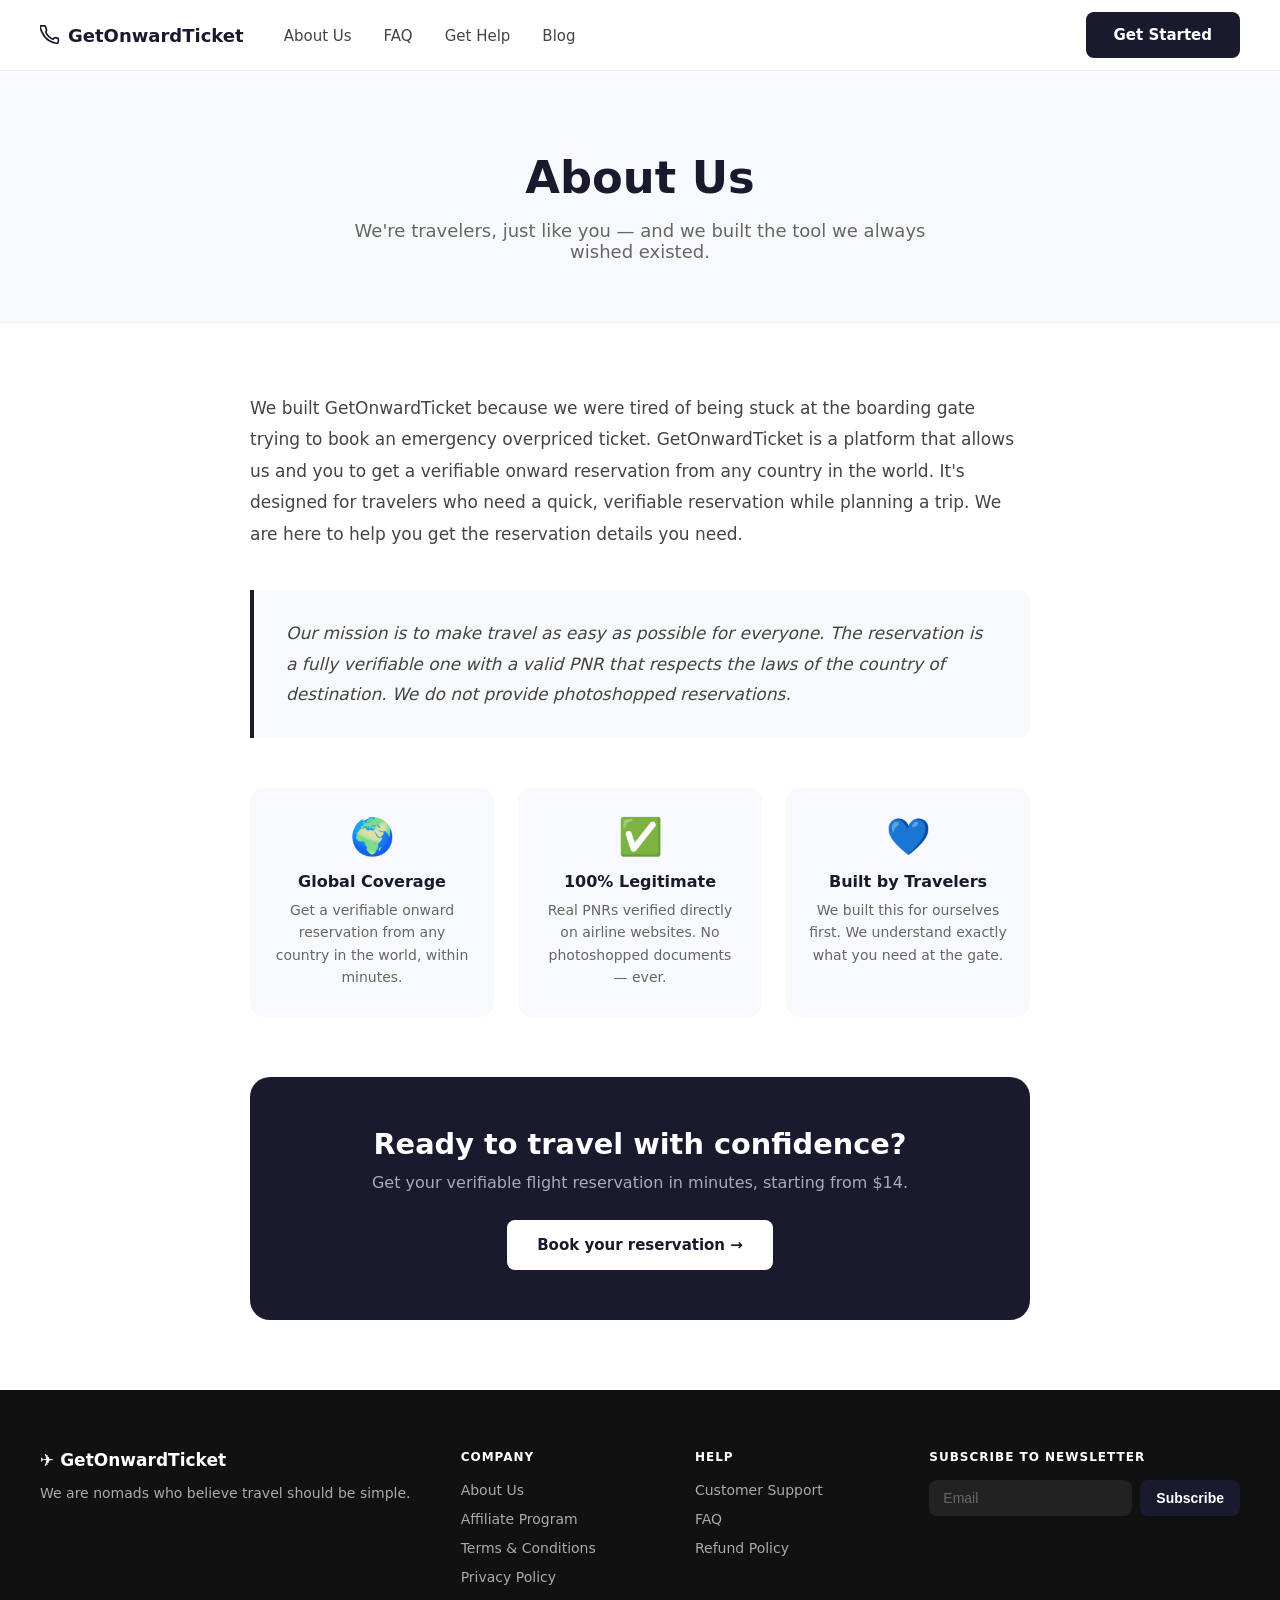
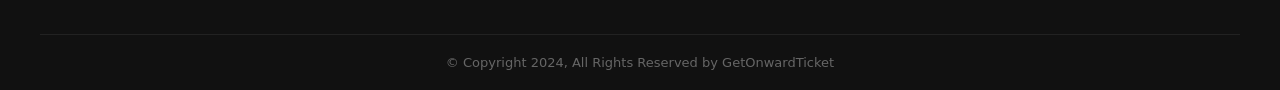
==== about.html @ 934641c7 "Add about.html - separate page" ====
<!DOCTYPE html>
<html lang="en">
<head>
  <meta charset="UTF-8" />
  <meta name="viewport" content="width=device-width, initial-scale=1.0"/>
  <title>About Us – GetOnwardTicket</title>
  <link rel="stylesheet" href="style.css" />
  <style>
    .page-hero {
      background: #f8f9fc;
      padding: 80px 40px 60px;
      text-align: center;
      border-bottom: 1px solid #eee;
    }
    .page-hero h1 { font-size: 2.8rem; font-weight: 800; margin-bottom: 16px; }
    .page-hero p { font-size: 18px; color: #666; max-width: 600px; margin: 0 auto; }

    .about-page {
      max-width: 860px;
      margin: 0 auto;
      padding: 70px 40px;
    }
    .about-page .mission-block {
      background: #f8f9fc;
      border-left: 4px solid #1a1a2e;
      border-radius: 0 12px 12px 0;
      padding: 28px 32px;
      margin: 40px 0;
    }
    .about-page .mission-block p {
      font-size: 17px;
      color: #444;
      line-height: 1.8;
      font-style: italic;
    }
    .about-page .story p {
      font-size: 17px;
      color: #444;
      line-height: 1.85;
      margin-bottom: 24px;
    }
    .values-grid {
      display: grid;
      grid-template-columns: repeat(3, 1fr);
      gap: 24px;
      margin-top: 50px;
    }
    .value-card {
      background: #f8f9fc;
      border-radius: 14px;
      padding: 28px 22px;
      text-align: center;
    }
    .value-card .icon { font-size: 36px; margin-bottom: 14px; }
    .value-card h4 { font-size: 16px; font-weight: 700; margin-bottom: 8px; }
    .value-card p { font-size: 14px; color: #666; line-height: 1.6; }
    .cta-small {
      text-align: center;
      margin-top: 60px;
      padding: 50px 30px;
      background: #1a1a2e;
      border-radius: 20px;
      color: #fff;
    }
    .cta-small h2 { font-size: 1.8rem; font-weight: 800; margin-bottom: 12px; }
    .cta-small p { color: #aab; margin-bottom: 28px; font-size: 16px; }
    @media (max-width: 700px) {
      .values-grid { grid-template-columns: 1fr; }
      .page-hero h1 { font-size: 2rem; }
      .about-page { padding: 40px 20px; }
    }
  </style>
</head>
<body>

  <!-- NAVBAR -->
  <nav class="navbar">
    <div class="nav-inner">
      <div class="logo">
        <svg width="20" height="20" viewBox="0 0 24 24" fill="none" stroke="currentColor" stroke-width="2"><path d="M22 16.92v3a2 2 0 01-2.18 2 19.79 19.79 0 01-8.63-3.07A19.5 19.5 0 013.07 9.81a19.79 19.79 0 01-3.07-8.67A2 2 0 012 1h3a2 2 0 012 1.72c.127.96.361 1.903.7 2.81a2 2 0 01-.45 2.11L6.91 8.37A16 16 0 0015.63 17.1l1.27-1.27a2 2 0 012.11-.45c.907.339 1.85.573 2.81.7A2 2 0 0122 16.92z"/></svg>
        <a href="index.html" style="color:inherit">GetOnwardTicket</a>
      </div>
      <ul class="nav-links">
        <li><a href="about.html" class="active">About Us</a></li>
        <li><a href="faq.html">FAQ</a></li>
        <li><a href="help.html">Get Help</a></li>
        <li><a href="blog.html">Blog</a></li>
      </ul>
      <a href="index.html#book" class="btn-dark">Get Started</a>
    </div>
  </nav>

  <!-- PAGE HERO -->
  <div class="page-hero">
    <h1>About Us</h1>
    <p>We're travelers, just like you — and we built the tool we always wished existed.</p>
  </div>

  <!-- ABOUT CONTENT -->
  <div class="about-page">
    <div class="story">
      <p>We built GetOnwardTicket because we were tired of being stuck at the boarding gate trying to book an emergency overpriced ticket. GetOnwardTicket is a platform that allows us and you to get a verifiable onward reservation from any country in the world. It's designed for travelers who need a quick, verifiable reservation while planning a trip. We are here to help you get the reservation details you need.</p>
    </div>

    <div class="mission-block">
      <p>Our mission is to make travel as easy as possible for everyone. The reservation is a fully verifiable one with a valid PNR that respects the laws of the country of destination. We do not provide photoshopped reservations.</p>
    </div>

    <div class="values-grid">
      <div class="value-card">
        <div class="icon">🌍</div>
        <h4>Global Coverage</h4>
        <p>Get a verifiable onward reservation from any country in the world, within minutes.</p>
      </div>
      <div class="value-card">
        <div class="icon">✅</div>
        <h4>100% Legitimate</h4>
        <p>Real PNRs verified directly on airline websites. No photoshopped documents — ever.</p>
      </div>
      <div class="value-card">
        <div class="icon">💙</div>
        <h4>Built by Travelers</h4>
        <p>We built this for ourselves first. We understand exactly what you need at the gate.</p>
      </div>
    </div>

    <div class="cta-small">
      <h2>Ready to travel with confidence?</h2>
      <p>Get your verifiable flight reservation in minutes, starting from $14.</p>
      <a href="index.html#book" class="btn-light">Book your reservation →</a>
    </div>
  </div>

  <!-- FOOTER -->
  <footer class="footer">
    <div class="footer-inner">
      <div class="footer-col">
        <div class="logo" style="margin-bottom:12px; color:#fff">✈ GetOnwardTicket</div>
        <p>We are nomads who believe travel should be simple.</p>
      </div>
      <div class="footer-col">
        <h4>COMPANY</h4>
        <ul>
          <li><a href="about.html">About Us</a></li>
          <li><a href="#">Affiliate Program</a></li>
          <li><a href="#">Terms &amp; Conditions</a></li>
          <li><a href="#">Privacy Policy</a></li>
        </ul>
      </div>
      <div class="footer-col">
        <h4>HELP</h4>
        <ul>
          <li><a href="help.html">Customer Support</a></li>
          <li><a href="faq.html">FAQ</a></li>
          <li><a href="#">Refund Policy</a></li>
        </ul>
      </div>
      <div class="footer-col">
        <h4>SUBSCRIBE TO NEWSLETTER</h4>
        <div class="newsletter">
          <input type="email" placeholder="Email" />
          <button class="btn-dark">Subscribe</button>
        </div>
      </div>
    </div>
    <div class="footer-bottom">
      <p>© Copyright 2024, All Rights Reserved by GetOnwardTicket</p>
    </div>
  </footer>

  <script src="script.js"></script>
</body>
</html>
---- style.css ----
/* ===== RESET & BASE ===== */
*, *::before, *::after { box-sizing: border-box; margin: 0; padding: 0; }
html { scroll-behavior: smooth; }
body { font-family: 'Segoe UI', system-ui, sans-serif; color: #1a1a2e; background: #fff; }
a { text-decoration: none; color: inherit; }
ul { list-style: none; }

/* ===== BUTTONS ===== */
.btn-dark {
  display: inline-block;
  background: #1a1a2e;
  color: #fff;
  padding: 14px 28px;
  border-radius: 8px;
  font-weight: 600;
  font-size: 15px;
  cursor: pointer;
  border: none;
  transition: background 0.2s;
}
.btn-dark:hover { background: #2d2d5e; }
.btn-light {
  display: inline-block;
  background: #fff;
  color: #1a1a2e;
  padding: 14px 28px;
  border-radius: 8px;
  font-weight: 600;
  font-size: 15px;
  cursor: pointer;
  border: 2px solid #fff;
  transition: opacity 0.2s;
}
.btn-light:hover { opacity: 0.9; }

/* ===== NAVBAR ===== */
.navbar {
  position: sticky;
  top: 0;
  z-index: 100;
  background: #fff;
  border-bottom: 1px solid #eee;
  padding: 0 40px;
}
.nav-inner {
  max-width: 1200px;
  margin: 0 auto;
  display: flex;
  align-items: center;
  gap: 40px;
  height: 70px;
}
.logo {
  display: flex;
  align-items: center;
  gap: 8px;
  font-weight: 700;
  font-size: 18px;
  white-space: nowrap;
}
.nav-links {
  display: flex;
  gap: 32px;
  flex: 1;
}
.nav-links a {
  font-size: 15px;
  color: #444;
  transition: color 0.2s;
}
.nav-links a:hover { color: #1a1a2e; }

/* ===== HERO ===== */
.hero {
  max-width: 1200px;
  margin: 0 auto;
  padding: 80px 40px 60px;
  display: grid;
  grid-template-columns: 1fr 1fr;
  align-items: center;
  gap: 40px;
  min-height: 85vh;
}
.hero-left h1 {
  font-size: clamp(2rem, 4vw, 3.2rem);
  font-weight: 800;
  line-height: 1.15;
  margin-bottom: 24px;
  color: #111;
}
.highlight {
  color: #3a6fd8;
  text-decoration: underline;
  text-decoration-color: #3a6fd8;
  text-underline-offset: 6px;
}
.hero-left p {
  font-size: 17px;
  color: #555;
  margin-bottom: 32px;
  max-width: 480px;
  line-height: 1.6;
}
.secure-note {
  font-size: 14px;
  color: #666;
  margin-top: 12px;
  margin-bottom: 0 !important;
}
.disclaimer {
  font-size: 12px;
  color: #999;
  margin-top: 10px;
  margin-bottom: 0 !important;
}
.disclaimer a { color: #3a6fd8; }
.hero-right { display: flex; justify-content: center; align-items: center; }
.hero-svg { width: 100%; max-width: 480px; }

/* ===== HOW IT WORKS ===== */
.how-it-works {
  background: #f8f9fc;
  padding: 80px 40px;
  text-align: center;
}
.how-it-works h2 {
  font-size: 2rem;
  font-weight: 800;
  margin-bottom: 10px;
}
.section-sub { color: #666; font-size: 16px; margin-bottom: 50px; }
.steps {
  max-width: 900px;
  margin: 0 auto;
  display: grid;
  grid-template-columns: repeat(3, 1fr);
  gap: 32px;
}
.step {
  background: #fff;
  border-radius: 16px;
  padding: 36px 28px;
  box-shadow: 0 2px 12px rgba(0,0,0,0.06);
}
.step-num {
  width: 48px;
  height: 48px;
  background: #1a1a2e;
  color: #fff;
  border-radius: 50%;
  display: flex;
  align-items: center;
  justify-content: center;
  font-size: 20px;
  font-weight: 700;
  margin: 0 auto 20px;
}
.step h3 { font-size: 18px; font-weight: 700; margin-bottom: 10px; }
.step p { color: #666; font-size: 15px; line-height: 1.6; }

/* ===== BOOKING FORM ===== */
.booking-form-section {
  padding: 80px 40px;
  background: #fff;
}
.booking-card {
  max-width: 700px;
  margin: 0 auto;
  background: #f8f9fc;
  border-radius: 20px;
  padding: 48px 40px;
  box-shadow: 0 4px 24px rgba(0,0,0,0.08);
}
.booking-card h2 {
  font-size: 1.6rem;
  font-weight: 800;
  margin-bottom: 32px;
  text-align: center;
}
.booking-form { display: flex; flex-direction: column; gap: 20px; }
.form-row { display: grid; grid-template-columns: 1fr 1fr; gap: 20px; }
.form-group { display: flex; flex-direction: column; gap: 6px; }
.form-group label { font-size: 14px; font-weight: 600; color: #333; }
.form-group input {
  padding: 12px 16px;
  border: 1.5px solid #ddd;
  border-radius: 8px;
  font-size: 15px;
  transition: border-color 0.2s;
  background: #fff;
}
.form-group input:focus { outline: none; border-color: #3a6fd8; }
.price-row {
  display: flex;
  align-items: center;
  justify-content: space-between;
  margin-top: 8px;
}
.price-row span { font-size: 20px; font-weight: 700; }
.price-row strong { color: #1a1a2e; }

/* ===== ABOUT ===== */
.about { background: #f8f9fc; padding: 80px 40px; }
.about-inner { max-width: 1100px; margin: 0 auto; text-align: center; }
.about-inner h2 { font-size: 2rem; font-weight: 800; margin-bottom: 16px; }
.about-inner > p { color: #555; font-size: 16px; line-height: 1.7; max-width: 680px; margin: 0 auto 10px; }
.about-features {
  display: grid;
  grid-template-columns: repeat(3, 1fr);
  gap: 28px;
  margin-top: 50px;
}
.feature {
  background: #fff;
  border-radius: 16px;
  padding: 32px 24px;
  box-shadow: 0 2px 12px rgba(0,0,0,0.06);
}
.feature-icon { font-size: 32px; margin-bottom: 14px; }
.feature h4 { font-size: 17px; font-weight: 700; margin-bottom: 10px; }
.feature p { color: #666; font-size: 14px; line-height: 1.6; }

/* ===== TESTIMONIALS ===== */
.testimonials { padding: 80px 40px; background: #fff; }
.testimonials h2 { text-align: center; font-size: 2rem; font-weight: 800; margin-bottom: 48px; }
.reviews {
  max-width: 1100px;
  margin: 0 auto;
  display: grid;
  grid-template-columns: repeat(3, 1fr);
  gap: 28px;
}
.review {
  background: #f8f9fc;
  border-radius: 16px;
  padding: 32px 28px;
  display: flex;
  flex-direction: column;
  gap: 24px;
}
.review p { font-size: 15px; color: #444; line-height: 1.7; font-style: italic; }
.reviewer { display: flex; align-items: center; gap: 14px; }
.avatar {
  width: 44px;
  height: 44px;
  border-radius: 50%;
  background: #1a1a2e;
  color: #fff;
  display: flex;
  align-items: center;
  justify-content: center;
  font-size: 13px;
  font-weight: 700;
  flex-shrink: 0;
}
.reviewer strong { display: block; font-size: 15px; }
.reviewer span { font-size: 13px; color: #888; }

/* ===== FAQ ===== */
.faq { background: #f8f9fc; padding: 80px 40px; }
.faq h2 { text-align: center; font-size: 2rem; font-weight: 800; margin-bottom: 48px; }
.faq-list { max-width: 750px; margin: 0 auto; display: flex; flex-direction: column; gap: 12px; }
.faq-item {
  background: #fff;
  border-radius: 12px;
  padding: 20px 24px;
  box-shadow: 0 1px 6px rgba(0,0,0,0.05);
  cursor: pointer;
}
.faq-item summary {
  font-size: 16px;
  font-weight: 600;
  list-style: none;
  display: flex;
  justify-content: space-between;
  align-items: center;
}
.faq-item summary::after { content: '+'; font-size: 22px; color: #aaa; }
.faq-item[open] summary::after { content: '−'; }
.faq-item p { margin-top: 14px; font-size: 15px; color: #555; line-height: 1.65; }

/* ===== CTA ===== */
.cta {
  background: #1a1a2e;
  color: #fff;
  text-align: center;
  padding: 80px 40px;
}
.cta h2 { font-size: 2.2rem; font-weight: 800; margin-bottom: 12px; }
.cta p { font-size: 16px; color: #aab; margin-bottom: 32px; }

/* ===== FOOTER ===== */
.footer { background: #111; color: #ccc; padding: 60px 40px 0; }
.footer-inner {
  max-width: 1200px;
  margin: 0 auto;
  display: grid;
  grid-template-columns: 2fr 1fr 1fr 1.5fr;
  gap: 48px;
  padding-bottom: 48px;
}
.footer-col .logo { color: #fff; font-size: 17px; }
.footer-col p { font-size: 14px; line-height: 1.7; color: #aaa; }
.footer-col h4 { font-size: 12px; font-weight: 700; letter-spacing: 1px; color: #fff; margin-bottom: 16px; }
.footer-col ul { display: flex; flex-direction: column; gap: 10px; }
.footer-col ul li a { font-size: 14px; color: #aaa; transition: color 0.2s; }
.footer-col ul li a:hover { color: #fff; }
.newsletter { display: flex; gap: 8px; margin-top: 4px; }
.newsletter input {
  flex: 1;
  padding: 10px 14px;
  border-radius: 8px;
  border: none;
  background: #222;
  color: #fff;
  font-size: 14px;
}
.newsletter input::placeholder { color: #666; }
.newsletter .btn-dark { padding: 10px 16px; font-size: 14px; }
.footer-bottom {
  border-top: 1px solid #222;
  padding: 20px 0;
  text-align: center;
  max-width: 1200px;
  margin: 0 auto;
}
.footer-bottom p { font-size: 13px; color: #666; }

/* ===== RESPONSIVE ===== */
@media (max-width: 900px) {
  .hero { grid-template-columns: 1fr; min-height: auto; }
  .hero-right { display: none; }
  .steps, .about-features, .reviews { grid-template-columns: 1fr; }
  .footer-inner { grid-template-columns: 1fr 1fr; }
  .form-row { grid-template-columns: 1fr; }
}
@media (max-width: 600px) {
  .nav-links { display: none; }
  .hero { padding: 40px 20px; }
  .how-it-works, .booking-form-section, .about, .testimonials, .faq, .cta { padding: 50px 20px; }
  .footer-inner { grid-template-columns: 1fr; }
  .booking-card { padding: 28px 20px; }
}
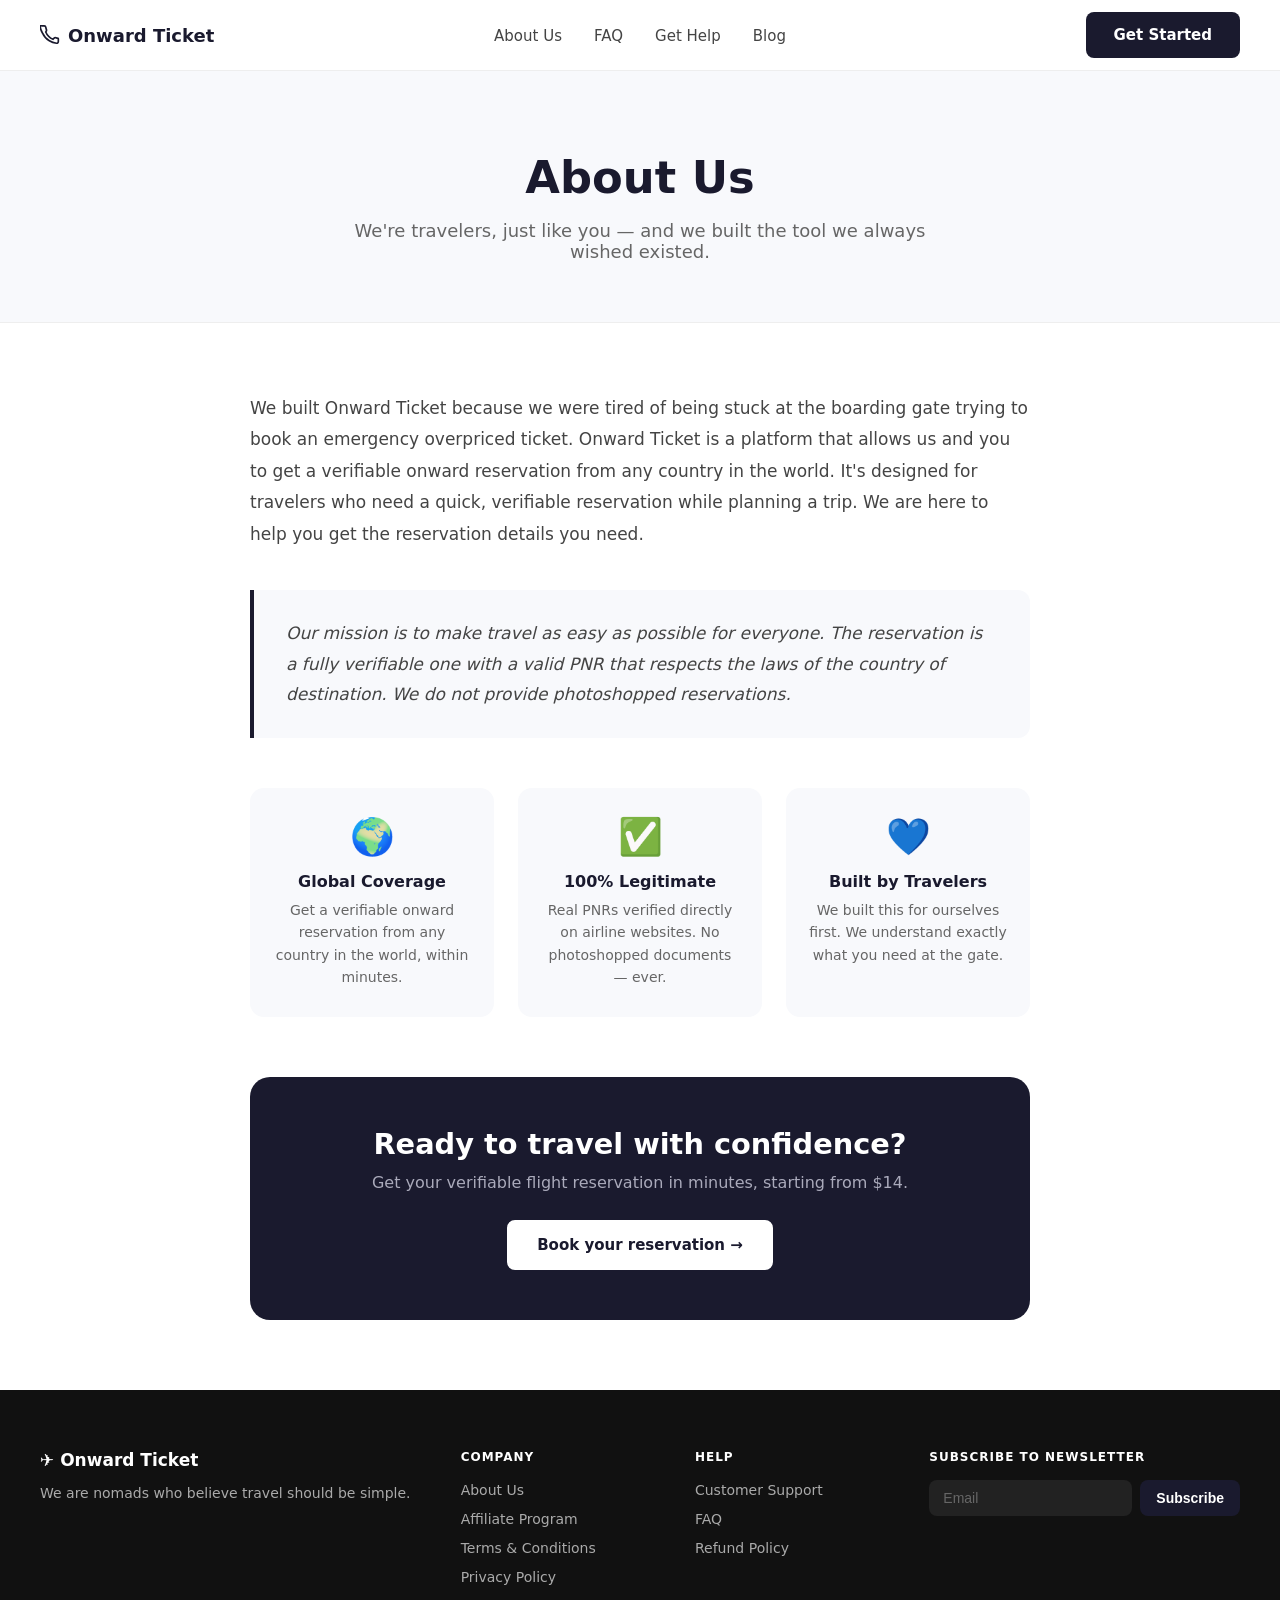
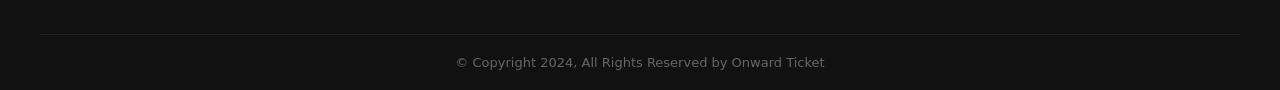
==== commit 7774fbcf: "Rename logo to Onward Ticket" ====
--- a/about.html
+++ b/about.html
@@ -3,7 +3,7 @@
 <head>
   <meta charset="UTF-8" />
   <meta name="viewport" content="width=device-width, initial-scale=1.0"/>
-  <title>About Us – GetOnwardTicket</title>
+  <title>About Us – Onward Ticket</title>
   <link rel="stylesheet" href="style.css" />
   <style>
     .page-hero {
@@ -78,7 +78,7 @@
     <div class="nav-inner">
       <div class="logo">
         <svg width="20" height="20" viewBox="0 0 24 24" fill="none" stroke="currentColor" stroke-width="2"><path d="M22 16.92v3a2 2 0 01-2.18 2 19.79 19.79 0 01-8.63-3.07A19.5 19.5 0 013.07 9.81a19.79 19.79 0 01-3.07-8.67A2 2 0 012 1h3a2 2 0 012 1.72c.127.96.361 1.903.7 2.81a2 2 0 01-.45 2.11L6.91 8.37A16 16 0 0015.63 17.1l1.27-1.27a2 2 0 012.11-.45c.907.339 1.85.573 2.81.7A2 2 0 0122 16.92z"/></svg>
-        <a href="index.html" style="color:inherit">GetOnwardTicket</a>
+        <a href="index.html" style="color:inherit">Onward Ticket</a>
       </div>
       <ul class="nav-links">
         <li><a href="about.html" class="active">About Us</a></li>
@@ -99,7 +99,7 @@
   <!-- ABOUT CONTENT -->
   <div class="about-page">
     <div class="story">
-      <p>We built GetOnwardTicket because we were tired of being stuck at the boarding gate trying to book an emergency overpriced ticket. GetOnwardTicket is a platform that allows us and you to get a verifiable onward reservation from any country in the world. It's designed for travelers who need a quick, verifiable reservation while planning a trip. We are here to help you get the reservation details you need.</p>
+      <p>We built Onward Ticket because we were tired of being stuck at the boarding gate trying to book an emergency overpriced ticket. Onward Ticket is a platform that allows us and you to get a verifiable onward reservation from any country in the world. It's designed for travelers who need a quick, verifiable reservation while planning a trip. We are here to help you get the reservation details you need.</p>
     </div>
 
     <div class="mission-block">
@@ -135,7 +135,7 @@
   <footer class="footer">
     <div class="footer-inner">
       <div class="footer-col">
-        <div class="logo" style="margin-bottom:12px; color:#fff">✈ GetOnwardTicket</div>
+        <div class="logo" style="margin-bottom:12px; color:#fff">✈ Onward Ticket</div>
         <p>We are nomads who believe travel should be simple.</p>
       </div>
       <div class="footer-col">
@@ -164,7 +164,7 @@
       </div>
     </div>
     <div class="footer-bottom">
-      <p>© Copyright 2024, All Rights Reserved by GetOnwardTicket</p>
+      <p>© Copyright 2024, All Rights Reserved by Onward Ticket</p>
     </div>
   </footer>
 
--- a/style.css
+++ b/style.css
@@ -47,8 +47,9 @@
   margin: 0 auto;
   display: flex;
   align-items: center;
-  gap: 40px;
   height: 70px;
+  position: relative;
+  justify-content: space-between;
 }
 .logo {
   display: flex;
@@ -61,7 +62,9 @@
 .nav-links {
   display: flex;
   gap: 32px;
-  flex: 1;
+  position: absolute;
+  left: 50%;
+  transform: translateX(-50%);
 }
 .nav-links a {
   font-size: 15px;
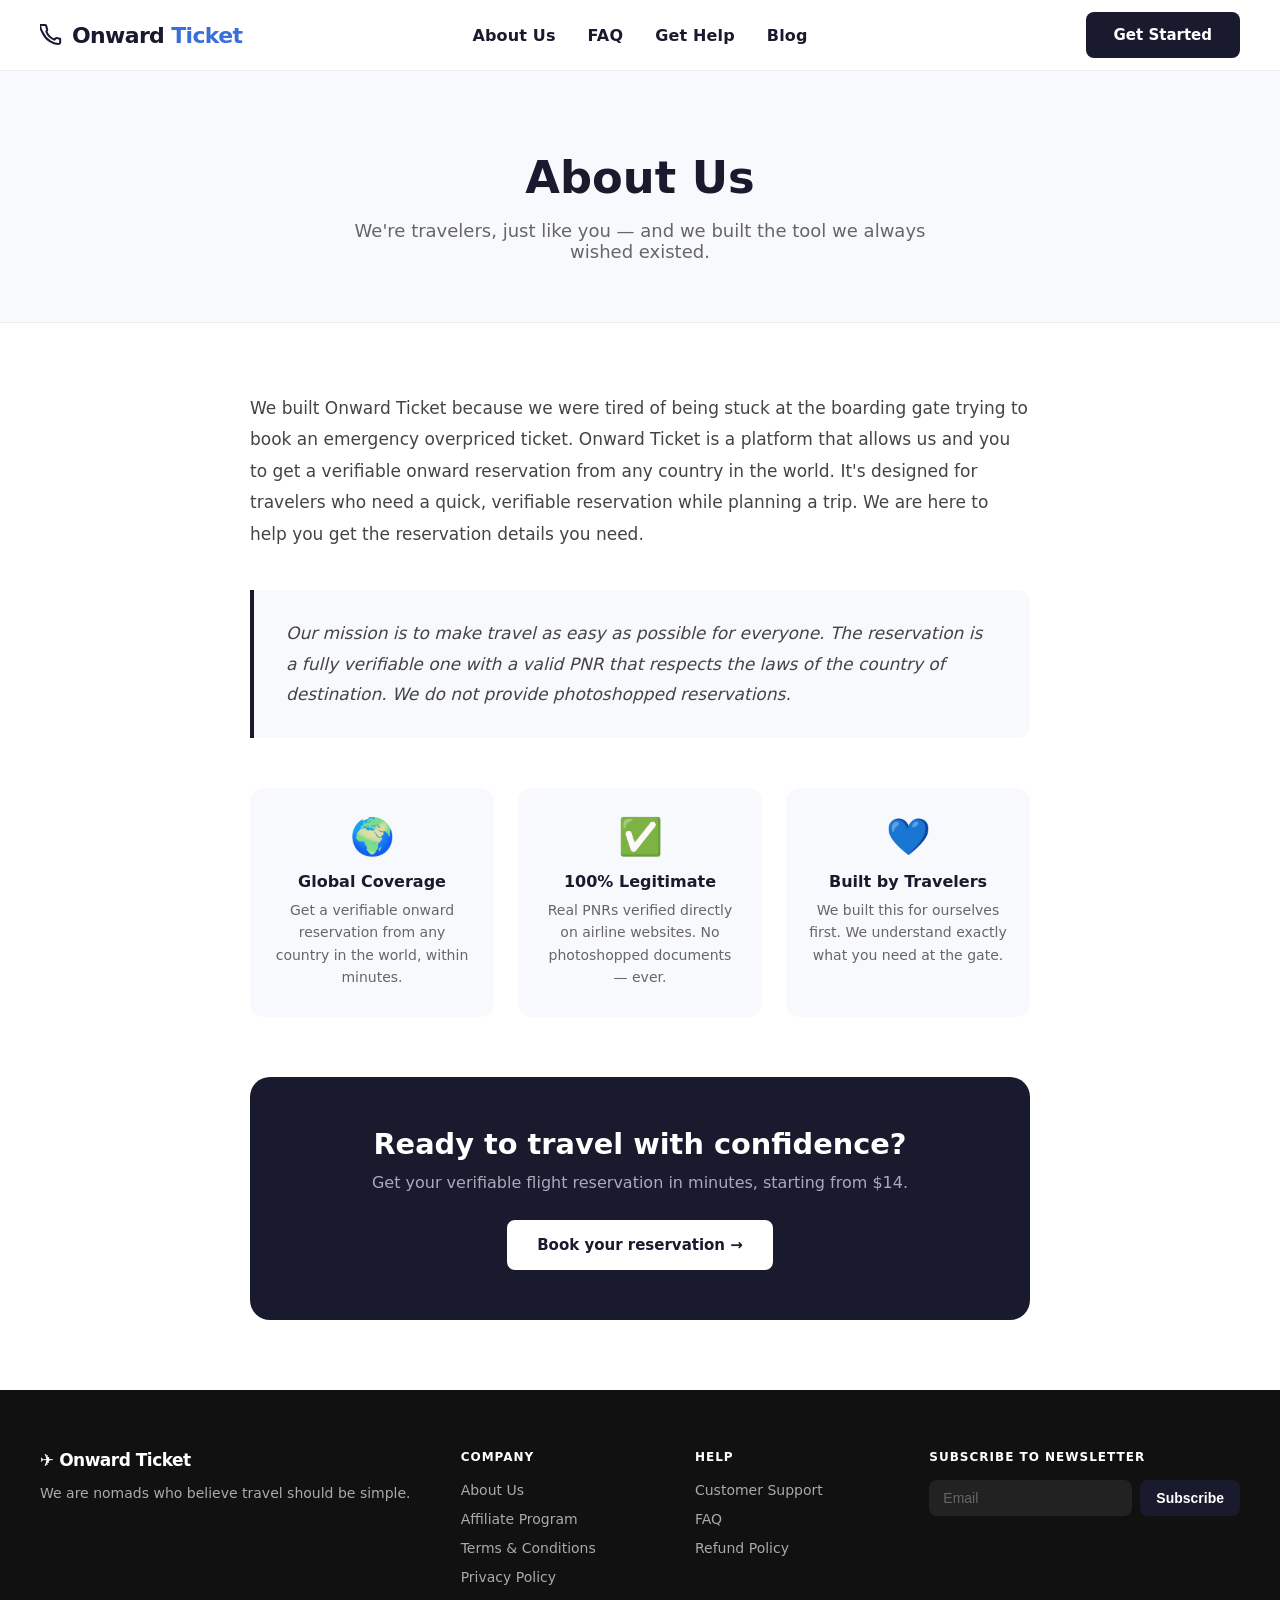
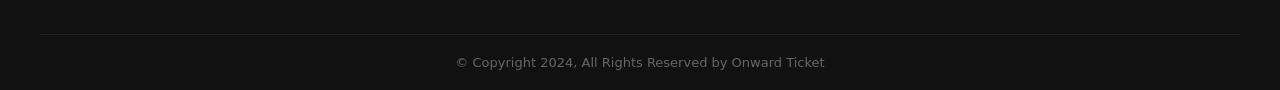
==== commit 5270d3c1: "Enhance logo: two-tone, bolder, bigger" ====
--- a/about.html
+++ b/about.html
@@ -77,8 +77,8 @@
   <nav class="navbar">
     <div class="nav-inner">
       <div class="logo">
-        <svg width="20" height="20" viewBox="0 0 24 24" fill="none" stroke="currentColor" stroke-width="2"><path d="M22 16.92v3a2 2 0 01-2.18 2 19.79 19.79 0 01-8.63-3.07A19.5 19.5 0 013.07 9.81a19.79 19.79 0 01-3.07-8.67A2 2 0 012 1h3a2 2 0 012 1.72c.127.96.361 1.903.7 2.81a2 2 0 01-.45 2.11L6.91 8.37A16 16 0 0015.63 17.1l1.27-1.27a2 2 0 012.11-.45c.907.339 1.85.573 2.81.7A2 2 0 0122 16.92z"/></svg>
-        <a href="index.html" style="color:inherit">Onward Ticket</a>
+        <svg width="22" height="22" viewBox="0 0 24 24" fill="none" stroke="currentColor" stroke-width="2.2" stroke-linecap="round" stroke-linejoin="round"><path d="M22 16.92v3a2 2 0 01-2.18 2 19.79 19.79 0 01-8.63-3.07A19.5 19.5 0 013.07 9.81a19.79 19.79 0 01-3.07-8.67A2 2 0 012 1h3a2 2 0 012 1.72c.127.96.361 1.903.7 2.81a2 2 0 01-.45 2.11L6.91 8.37A16 16 0 0015.63 17.1l1.27-1.27a2 2 0 012.11-.45c.907.339 1.85.573 2.81.7A2 2 0 0122 16.92z"/></svg>
+        <a href="index.html" style="text-decoration:none"><span class="logo-onward">Onward</span><span class="logo-ticket">&nbsp;Ticket</span></a>
       </div>
       <ul class="nav-links">
         <li><a href="about.html" class="active">About Us</a></li>
--- a/style.css
+++ b/style.css
@@ -54,10 +54,19 @@
 .logo {
   display: flex;
   align-items: center;
-  gap: 8px;
-  font-weight: 700;
-  font-size: 18px;
+  gap: 10px;
+  font-weight: 900;
+  font-size: 22px;
+  color: #1a1a2e;
   white-space: nowrap;
+  letter-spacing: -0.03em;
+  text-decoration: none;
+}
+.logo span.logo-onward {
+  color: #1a1a2e;
+}
+.logo span.logo-ticket {
+  color: #3a6fd8;
 }
 .nav-links {
   display: flex;
@@ -67,11 +76,13 @@
   transform: translateX(-50%);
 }
 .nav-links a {
-  font-size: 15px;
-  color: #444;
+  font-size: 16px;
+  font-weight: 700;
+  color: #1a1a2e;
+  letter-spacing: 0.01em;
   transition: color 0.2s;
 }
-.nav-links a:hover { color: #1a1a2e; }
+.nav-links a:hover { color: #3a6fd8; }
 
 /* ===== HERO ===== */
 .hero {
